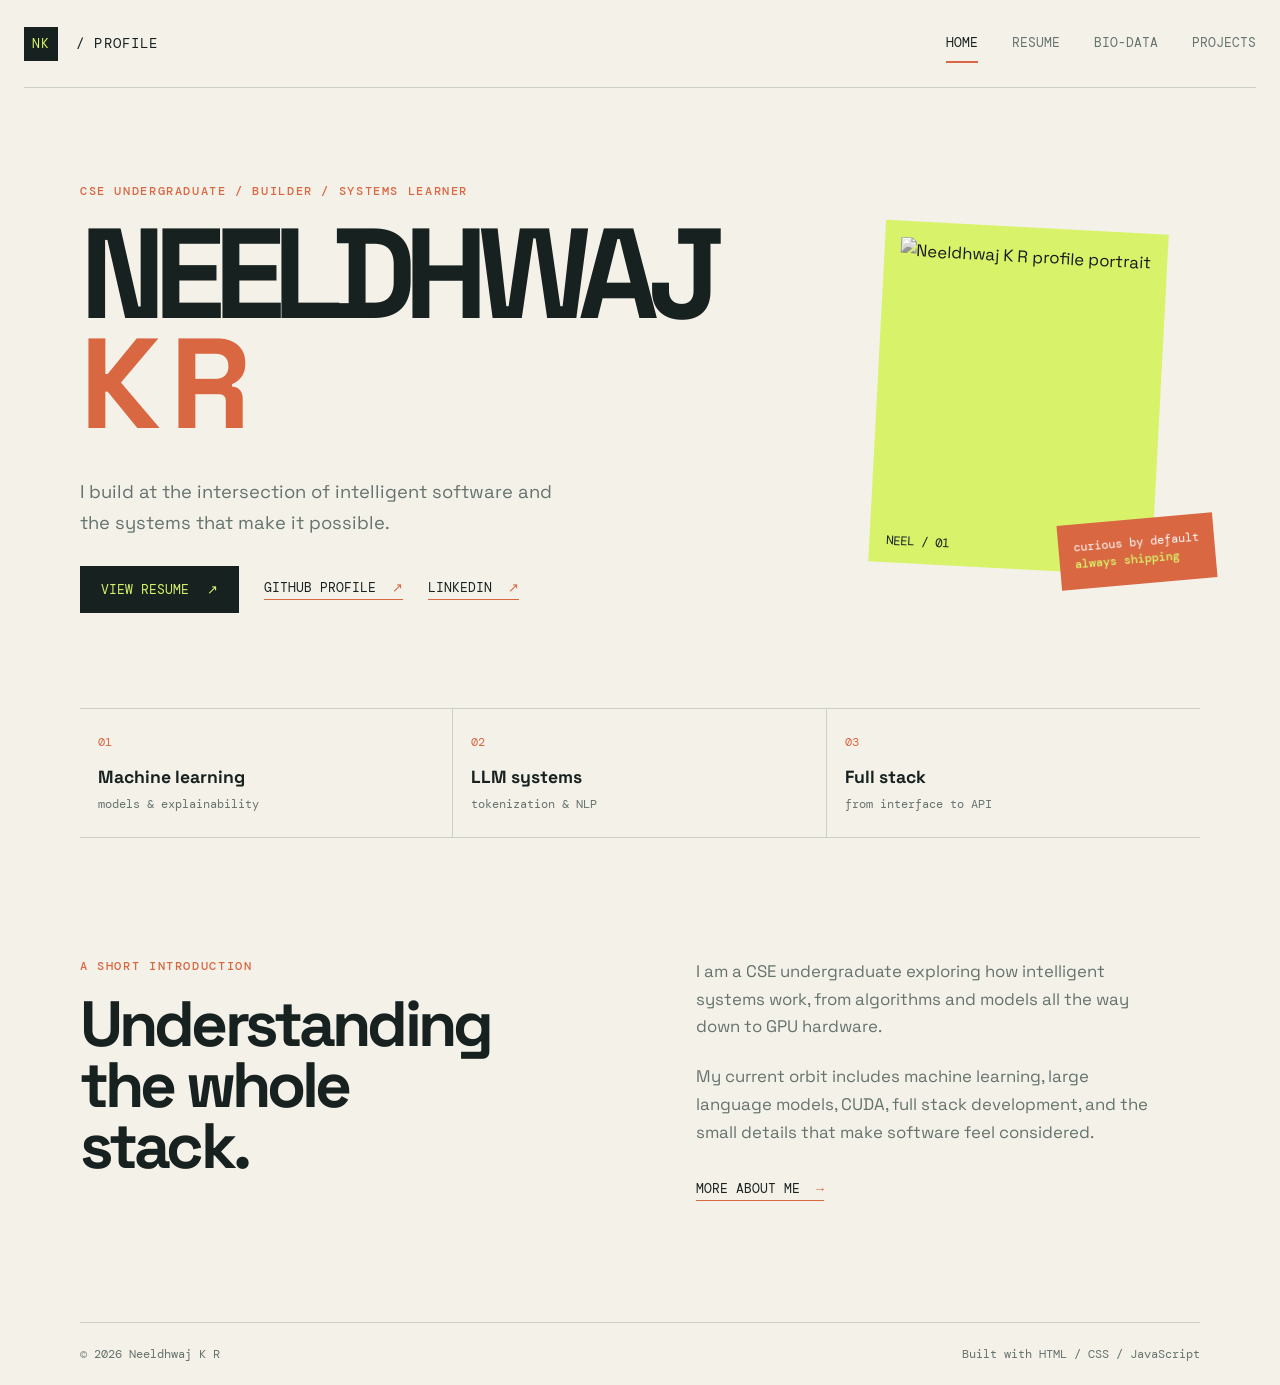
==== index.html @ 52092666 "Rename assignment.html to index.html" ====
<!doctype html>
<html lang="en">
  <head>
    <meta charset="UTF-8" />
    <meta name="viewport" content="width=device-width, initial-scale=1.0" />
    <meta
      name="description"
      content="Neeldhwaj K R - CSE undergraduate, ML and LLM enthusiast, and full stack developer."
    />
    <title>Neel | Digital Profile</title>
    <link rel="preconnect" href="https://fonts.googleapis.com" />
    <link rel="preconnect" href="https://fonts.gstatic.com" crossorigin />
    <link
      href="https://fonts.googleapis.com/css2?family=DM+Mono:wght@400;500&family=Space+Grotesk:wght@400;500;600;700&display=swap"
      rel="stylesheet"
    />
    <link rel="stylesheet" href="portfolio.css" />
  </head>
  <body>
    <header class="site-header">
      <a class="brand" href="assignment.html"><span>NK</span> / profile</a>
      <button class="menu-toggle" aria-label="Toggle navigation" aria-expanded="false">Menu</button>
      <nav class="site-nav" aria-label="Main navigation">
        <a class="active" href="assignment.html">Home</a>
        <a href="resume.html">Resume</a>
        <a href="bio-data.html">Bio-data</a>
        <a href="projects.html">Projects</a>
      </nav>
    </header>

    <main>
      <section class="hero page-wrap">
        <div class="hero-copy reveal">
          <p class="eyebrow">CSE undergraduate / builder / systems learner</p>
          <h1>NEELDHWAJ<br /><em>K R</em></h1>
          <p class="hero-intro">
            I build at the intersection of intelligent software and the systems that make it
            possible.
          </p>
          <div class="hero-actions">
            <a class="button button-primary" href="resume.html">View resume <span>↗</span></a>
            <a class="text-link" href="https://github.com/neel-31" target="_blank" rel="noreferrer"
              >GitHub profile <span>↗</span></a
            >
            <a
              class="text-link"
              href="https://www.linkedin.com/in/neeldhwaj-k-r-45471a250/"
              target="_blank"
              rel="noreferrer"
              >LinkedIn <span>↗</span></a
            >
          </div>
        </div>
        <div class="hero-visual reveal">
          <div class="portrait-frame">
            <img
              src="https://avatars.githubusercontent.com/u/171709820?v=4"
              alt="Neeldhwaj K R profile portrait"
            />
            <span class="portrait-label">NEEL / 01</span>
          </div>
          <div class="orbit-note">curious by default<br /><strong>always shipping</strong></div>
        </div>
      </section>

      <section class="signal-strip page-wrap reveal" aria-label="Profile highlights">
        <div>
          <span class="signal-number">01</span><strong>Machine learning</strong
          ><small>models & explainability</small>
        </div>
        <div>
          <span class="signal-number">02</span><strong>LLM systems</strong
          ><small>tokenization & NLP</small>
        </div>
        <div>
          <span class="signal-number">03</span><strong>Full stack</strong
          ><small>from interface to API</small>
        </div>
      </section>

      <section class="home-grid page-wrap">
        <div class="section-heading reveal">
          <p class="eyebrow">A short introduction</p>
          <h2>Understanding the whole stack.</h2>
        </div>
        <div class="home-about reveal">
          <p>
            I am a CSE undergraduate exploring how intelligent systems work, from algorithms and
            models all the way down to GPU hardware.
          </p>
          <p>
            My current orbit includes machine learning, large language models, CUDA, full stack
            development, and the small details that make software feel considered.
          </p>
          <a class="text-link" href="bio-data.html">More about me <span>→</span></a>
        </div>
      </section>
    </main>

    <footer class="site-footer page-wrap">
      <span>© 2026 Neeldhwaj K R</span><span>Built with HTML / CSS / JavaScript</span>
    </footer>
    <script src="https://code.jquery.com/jquery-3.7.1.min.js"></script>
    <script src="portfolio.js"></script>
  </body>
</html>
---- portfolio.css ----
:root {
  --ink: #17211f;
  --muted: #65736e;
  --paper: #f4f1e9;
  --lime: #d8f36a;
  --rust: #d96742;
  --line: #cbd0c5;
  --mono: "DM Mono", monospace;
  --display: "Space Grotesk", sans-serif;
}
* {
  box-sizing: border-box;
}
html {
  scroll-behavior: smooth;
}
body {
  margin: 0;
  background: var(--paper);
  color: var(--ink);
  font-family: var(--display);
  font-size: 1.05rem;
  line-height: 1.65;
}
a {
  color: inherit;
  text-decoration: none;
}
.page-wrap {
  width: min(1120px, calc(100% - 48px));
  margin-inline: auto;
}
.site-header {
  width: min(1280px, calc(100% - 48px));
  height: 88px;
  margin: auto;
  display: flex;
  align-items: center;
  justify-content: space-between;
  border-bottom: 1px solid var(--line);
}
.brand {
  font-family: var(--mono);
  font-size: 0.88rem;
  letter-spacing: 0.08em;
  text-transform: uppercase;
}
.brand span {
  display: inline-grid;
  place-items: center;
  width: 34px;
  height: 34px;
  margin-right: 9px;
  background: var(--ink);
  color: var(--lime);
  font-size: 0.8rem;
}
.site-nav {
  display: flex;
  gap: 34px;
  font-family: var(--mono);
  font-size: 0.82rem;
  text-transform: uppercase;
}
.site-nav a {
  padding-block: 8px;
  color: var(--muted);
}
.site-nav a:hover,
.site-nav .active {
  color: var(--ink);
  border-bottom: 2px solid var(--rust);
}
.menu-toggle {
  display: none;
  border: 0;
  background: transparent;
  font: 0.82rem var(--mono);
  text-transform: uppercase;
  color: var(--ink);
}
.hero {
  min-height: 620px;
  display: grid;
  grid-template-columns: 1.1fr 0.9fr;
  align-items: center;
  gap: 8%;
  padding-block: 70px;
}
.eyebrow {
  margin: 0 0 20px;
  color: var(--rust);
  font: 500 0.78rem var(--mono);
  letter-spacing: 0.13em;
  text-transform: uppercase;
}
.hero h1 {
  margin: 0;
  font-size: clamp(4.5rem, 10vw, 9rem);
  line-height: 0.86;
  letter-spacing: -0.09em;
  text-transform: uppercase;
}
.hero h1 em,
h1 span {
  color: var(--rust);
  font-style: normal;
}
.hero-intro {
  max-width: 475px;
  margin: 38px 0 28px;
  color: var(--muted);
  font-size: 1.15rem;
}
.hero-actions {
  display: flex;
  align-items: center;
  gap: 25px;
}
.button {
  display: inline-flex;
  gap: 18px;
  align-items: center;
  padding: 15px 21px;
  font: 0.8rem var(--mono);
  text-transform: uppercase;
}
.button-primary {
  background: var(--ink);
  color: var(--lime);
}
.button-primary:hover {
  background: var(--rust);
  color: white;
}
.text-link {
  border-bottom: 1px solid var(--rust);
  padding-bottom: 3px;
  font: 0.82rem var(--mono);
  text-transform: uppercase;
}
.text-link span {
  color: var(--rust);
  margin-left: 8px;
}
.hero-visual {
  position: relative;
  max-width: 390px;
  justify-self: end;
}
.portrait-frame {
  position: relative;
  padding: 16px 16px 45px;
  background: var(--lime);
  transform: rotate(3deg);
}
.portrait-frame img {
  display: block;
  width: 100%;
  aspect-ratio: 1 / 1.12;
  object-fit: cover;
  filter: grayscale(1) contrast(1.05);
}
.portrait-label {
  position: absolute;
  bottom: 14px;
  left: 17px;
  font: 0.78rem var(--mono);
}
.orbit-note {
  position: absolute;
  right: -55px;
  bottom: -15px;
  padding: 15px;
  background: var(--rust);
  color: white;
  font: 0.78rem var(--mono);
  line-height: 1.4;
  transform: rotate(-5deg);
}
.orbit-note strong {
  color: var(--lime);
  font-weight: 500;
}
.signal-strip {
  display: grid;
  grid-template-columns: repeat(3, 1fr);
  border-block: 1px solid var(--line);
}
.signal-strip div {
  padding: 25px 18px;
  border-right: 1px solid var(--line);
}
.signal-strip div:last-child {
  border: 0;
}
.signal-number {
  display: block;
  margin-bottom: 13px;
  color: var(--rust);
  font: 0.78rem var(--mono);
}
.signal-strip strong,
.signal-strip small {
  display: block;
}
.signal-strip strong {
  font-size: 1.1rem;
}
.signal-strip small {
  margin-top: 4px;
  color: var(--muted);
  font: 0.78rem var(--mono);
}
.home-grid {
  display: grid;
  grid-template-columns: 1fr 1fr;
  gap: 10%;
  padding-block: 120px;
}
.section-heading h2 {
  max-width: 400px;
  margin: 0;
  font-size: clamp(2.4rem, 5vw, 4.4rem);
  line-height: 0.95;
  letter-spacing: -0.06em;
}
.home-about {
  max-width: 470px;
  align-self: end;
  color: var(--muted);
}
.home-about p {
  margin-top: 0;
  margin-bottom: 22px;
}
.home-about .text-link {
  display: inline-block;
  margin-top: 12px;
  color: var(--ink);
}
.inner-page {
  padding-block: 90px 120px;
}
.page-title {
  max-width: 710px;
  margin-bottom: 80px;
}
.page-title h1 {
  margin: 0 0 20px;
  font-size: clamp(4rem, 9vw, 8rem);
  line-height: 0.88;
  letter-spacing: -0.09em;
}
.page-title > p:last-child {
  max-width: 520px;
  color: var(--muted);
  font-size: 1.1rem;
}
.resume-layout {
  display: grid;
  grid-template-columns: 220px 1fr;
  gap: 12%;
}
.resume-aside {
  border-top: 2px solid var(--ink);
}
.aside-block {
  padding-block: 24px;
  border-bottom: 1px solid var(--line);
}
.aside-block .eyebrow {
  margin-bottom: 12px;
}
.aside-block a {
  display: block;
  margin: 8px 0;
  color: var(--muted);
  font: 0.82rem var(--mono);
  overflow-wrap: anywhere;
}
.aside-block p:last-child {
  color: var(--muted);
  font: 0.85rem/2 var(--mono);
}
.resume-section {
  margin-bottom: 70px;
}
.resume-section h2 {
  padding-bottom: 15px;
  margin: 0 0 24px;
  border-bottom: 1px solid var(--ink);
  font-size: 1.1rem;
}
.resume-section > p {
  max-width: 650px;
  color: var(--muted);
}
.tag-list {
  display: flex;
  flex-wrap: wrap;
  gap: 10px;
}
.tag-list span {
  padding: 10px 13px;
  border: 1px solid var(--line);
  font: 0.78rem var(--mono);
}
.timeline-item {
  display: grid;
  grid-template-columns: 42px 1fr;
  gap: 15px;
  padding-block: 19px;
  border-bottom: 1px solid var(--line);
}
.timeline-mark,
.project-number {
  color: var(--rust);
  font: 0.8rem var(--mono);
}
.timeline-item h3 {
  margin: 0 0 5px;
  font-size: 1.1rem;
}
.timeline-item p {
  margin: 0;
  color: var(--muted);
}
.bio-grid {
  display: grid;
  grid-template-columns: 1fr 1fr;
  gap: 18px;
}
.bio-card {
  min-height: 280px;
  padding: 30px;
  border: 1px solid var(--line);
}
.bio-card-wide {
  grid-column: span 2;
  min-height: auto;
  background: var(--ink);
  color: var(--paper);
}
.bio-card h2 {
  margin: 0 0 25px;
  font-size: clamp(2.3rem, 5vw, 4rem);
  line-height: 0.95;
  letter-spacing: -0.06em;
}
.bio-card h2 em {
  color: var(--lime);
  font-style: normal;
}
.bio-card p:not(.eyebrow) {
  max-width: 630px;
  color: #b8c1b5;
}
.bio-card dl {
  display: grid;
  grid-template-columns: 1fr 1.3fr;
  gap: 14px 8px;
  margin: 0;
}
.bio-card dt {
  color: var(--muted);
  font: 0.75rem var(--mono);
  text-transform: uppercase;
}
.bio-card dd {
  margin: 0;
  font-size: 0.95rem;
}
.clean-list {
  padding: 0;
  margin: 0;
  list-style: none;
}
.clean-list li {
  padding: 10px 0;
  border-bottom: 1px solid var(--line);
  font: 0.82rem var(--mono);
}
.clean-list li::before {
  content: "+ ";
  color: var(--rust);
}
.quote-card {
  display: flex;
  align-items: center;
  gap: 30px;
  background: var(--rust);
}
.quote-card .quote-mark {
  color: var(--lime);
  font-size: 5rem;
  line-height: 0.5;
}
.quote-card p {
  margin: 0;
  color: white !important;
  font-size: 1.5rem;
}
.project-toolbar {
  display: flex;
  align-items: center;
  justify-content: space-between;
  padding-block: 18px;
  border-block: 1px solid var(--line);
}
.project-toolbar .eyebrow {
  margin: 0;
}
.filter-buttons {
  display: flex;
  gap: 8px;
}
.filter-button {
  padding: 8px 12px;
  border: 1px solid var(--line);
  background: transparent;
  color: var(--muted);
  cursor: pointer;
  font: 0.76rem var(--mono);
  text-transform: uppercase;
}
.filter-button:hover,
.filter-button.active {
  border-color: var(--ink);
  background: var(--ink);
  color: var(--lime);
}
.project-list {
  margin-top: 20px;
}
.project-card {
  display: grid;
  grid-template-columns: 80px 1fr;
  gap: 15px;
  padding: 35px 0;
  border-bottom: 1px solid var(--line);
}
.project-card h2 {
  margin: 0 0 10px;
  font-size: clamp(1.8rem, 4vw, 3.2rem);
  letter-spacing: -0.06em;
}
.project-type {
  margin: 0 0 13px;
  color: var(--rust);
  font: 0.78rem var(--mono);
  text-transform: uppercase;
}
.project-card > div:last-child > p:not(.project-type) {
  max-width: 640px;
  margin: 0;
  color: var(--muted);
}
.card-footer {
  display: flex;
  justify-content: space-between;
  gap: 20px;
  margin-top: 30px;
  color: var(--muted);
  font: 0.78rem var(--mono);
}
.card-footer a {
  color: var(--ink);
  border-bottom: 1px solid var(--rust);
}
.site-footer {
  display: flex;
  justify-content: space-between;
  padding-block: 23px;
  border-top: 1px solid var(--line);
  color: var(--muted);
  font: 0.76rem var(--mono);
}
.site-footer a {
  color: var(--ink);
}
.reveal {
  opacity: 0;
  transform: translateY(18px);
}
.reveal.is-visible {
  animation: rise 0.65s ease forwards;
}
@keyframes rise {
  to {
    opacity: 1;
    transform: translateY(0);
  }
}
@media (max-width: 700px) {
  .page-wrap,
  .site-header {
    width: min(100% - 32px, 1120px);
  }
  .site-header {
    height: 72px;
  }
  .menu-toggle {
    display: block;
  }
  .site-nav {
    display: none;
    position: absolute;
    z-index: 2;
    top: 72px;
    left: 16px;
    right: 16px;
    padding: 12px 20px;
    background: var(--ink);
  }
  .site-nav.is-open {
    display: grid;
    gap: 4px;
  }
  .site-nav a,
  .site-nav a:hover,
  .site-nav .active {
    color: var(--paper);
    border: 0;
  }
  .hero {
    min-height: auto;
    grid-template-columns: 1fr;
    gap: 65px;
    padding-block: 65px 90px;
  }
  .hero h1 {
    font-size: clamp(4rem, 18vw, 7rem);
  }
  .hero-visual {
    width: 78%;
    margin-right: 25px;
  }
  .orbit-note {
    right: -35px;
  }
  .signal-strip {
    grid-template-columns: 1fr;
  }
  .signal-strip div {
    border-right: 0;
    border-bottom: 1px solid var(--line);
  }
  .home-grid,
  .resume-layout {
    grid-template-columns: 1fr;
    gap: 50px;
  }
  .inner-page {
    padding-block: 65px 80px;
  }
  .page-title {
    margin-bottom: 55px;
  }
  .resume-aside {
    order: 2;
  }
  .bio-grid {
    grid-template-columns: 1fr;
  }
  .bio-card-wide {
    grid-column: auto;
  }
  .bio-card {
    min-height: auto;
  }
  .project-toolbar {
    display: block;
  }
  .filter-buttons {
    margin-top: 16px;
    flex-wrap: wrap;
  }
  .project-card {
    grid-template-columns: 35px 1fr;
  }
  .card-footer {
    display: grid;
    gap: 12px;
  }
  .site-footer {
    display: grid;
    gap: 9px;
  }
}
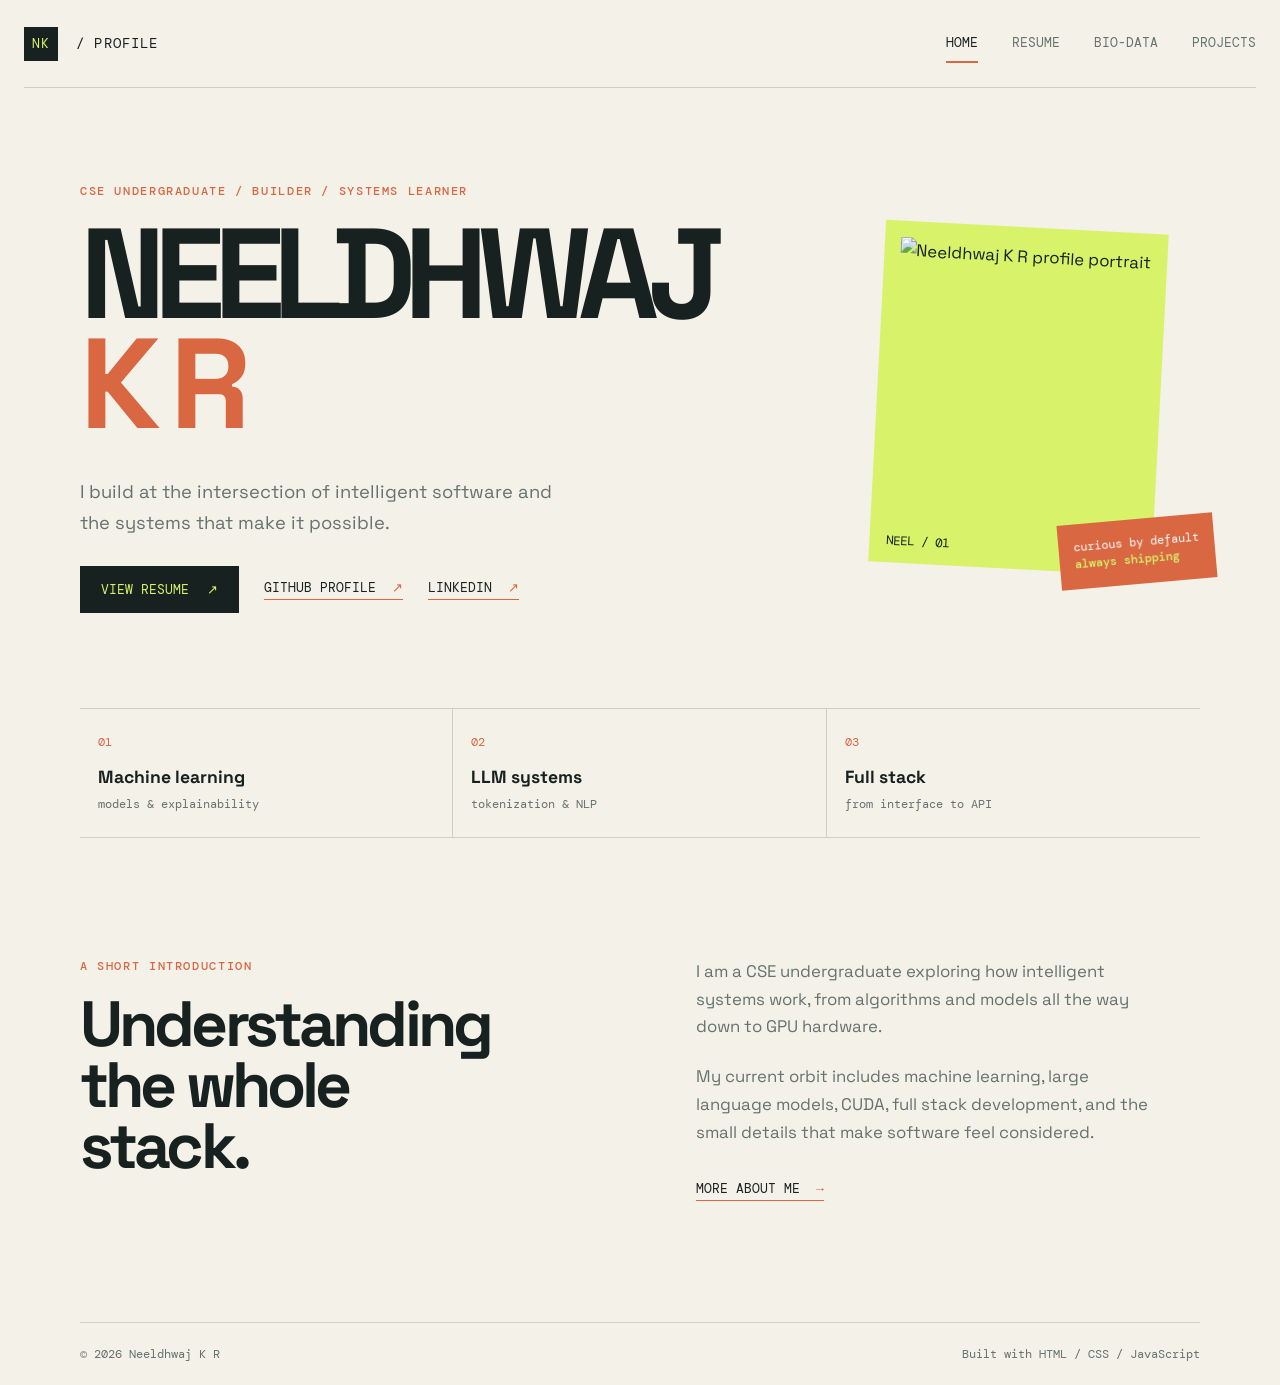
==== commit 03689457: "Restore Home navigation and refresh portfolio projects" ====
--- a/index.html
+++ b/index.html
@@ -18,10 +18,10 @@
   </head>
   <body>
     <header class="site-header">
-      <a class="brand" href="assignment.html"><span>NK</span> / profile</a>
+      <a class="brand" href="index.html"><span>NK</span> / profile</a>
       <button class="menu-toggle" aria-label="Toggle navigation" aria-expanded="false">Menu</button>
       <nav class="site-nav" aria-label="Main navigation">
-        <a class="active" href="assignment.html">Home</a>
+        <a class="active" href="index.html">Home</a>
         <a href="resume.html">Resume</a>
         <a href="bio-data.html">Bio-data</a>
         <a href="projects.html">Projects</a>
--- a/portfolio.css
+++ b/portfolio.css
@@ -159,7 +159,7 @@
   width: 100%;
   aspect-ratio: 1 / 1.12;
   object-fit: cover;
-  filter: grayscale(1) contrast(1.05);
+  
 }
 .portrait-label {
   position: absolute;
